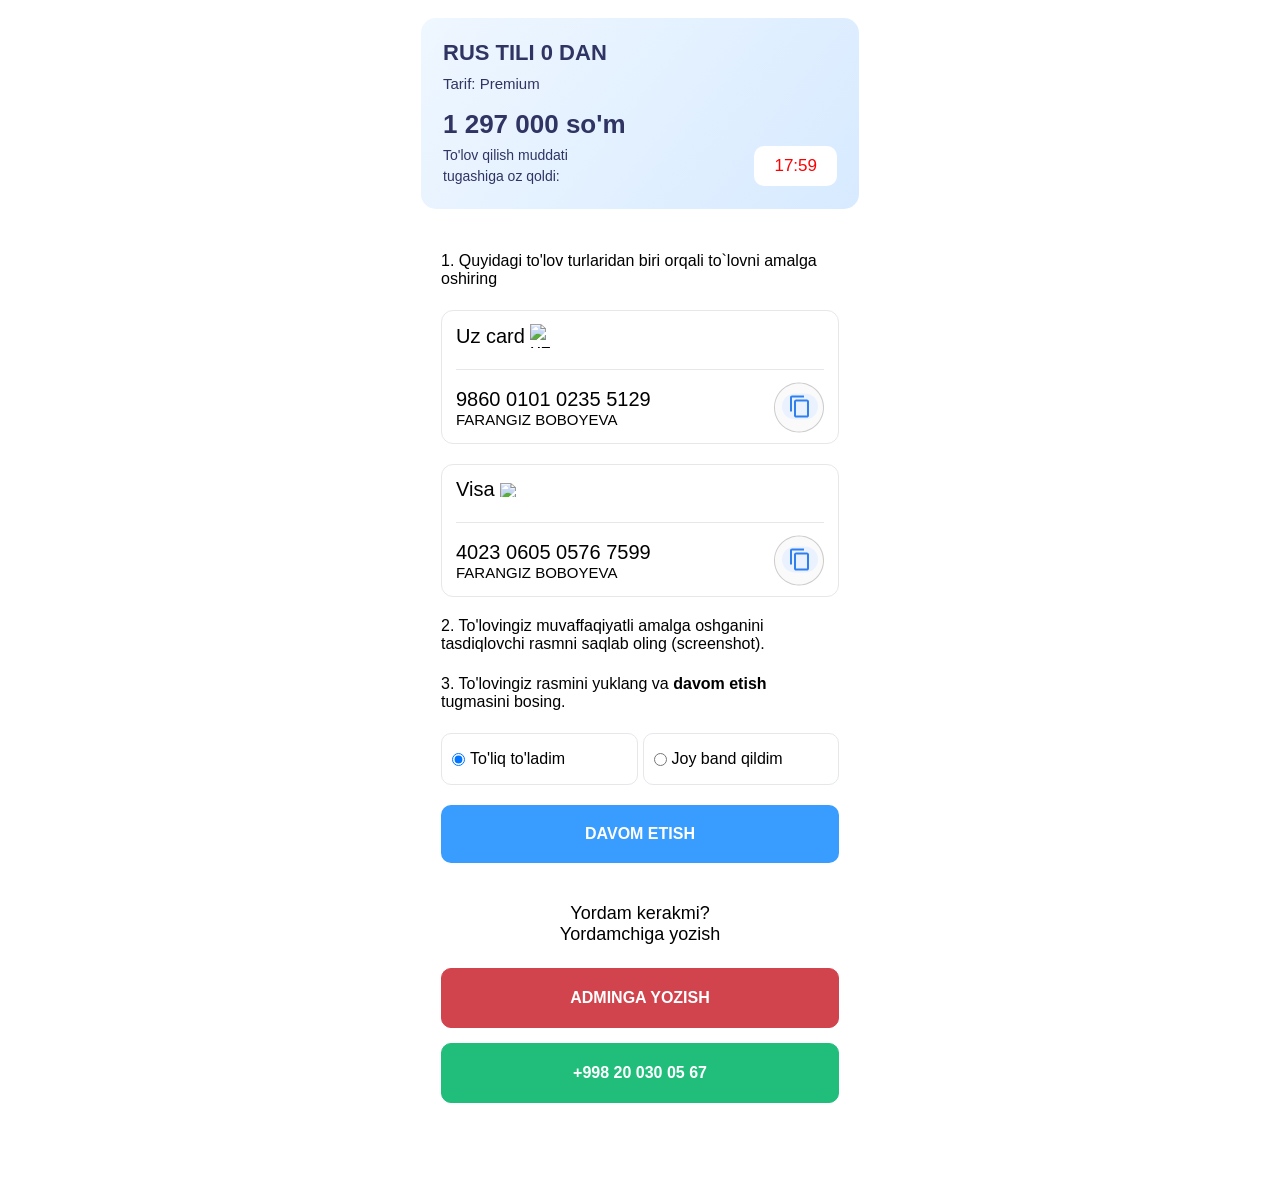
==== pay.html @ eab6bef8 "fixes" ====
<!DOCTYPE html>
<html lang="en"><head>
    <meta charset="UTF-8">
    <meta name="viewport" content="width=device-width,initial-scale=1">
    <title>To'lov Sahifasi</title>
    <style>
        * {margin: 0;padding: 0;box-sizing: border-box }body {font-family: MontserratNormal, sans-serif }.payment {padding: 18px 0 76px }.payment-container {max-width: 470px;margin: 0 auto;padding: 0 16px }.payment__header {background: linear-gradient(128.56deg, #eff7ff 0%, #d7eaff 100%);border-radius: 15px;padding: 22px;margin-bottom: 21px }.payment__title {font-family: MontserratBold, sans-serif;color: #2f3463;font-size: 22px;font-weight: 700;margin-bottom: 9px;text-transform: uppercase }.payment__tariff {font-family: MontserratNormal, sans-serif;font-weight: 400;font-size: 15px;color: #2f3463;margin-bottom: 17px;text-transform: capitalize }.payment__price {font-family: MontserratBold, sans-serif;font-weight: 700;font-size: 26px;color: #2f3463;margin-bottom: 5px }.payment__timer {display: flex;align-items: center;justify-content: space-between }.payment__time {font-family: MontserratNormal, sans-serif;padding: 10px 20px;font-size: 17px;color: #ff0000;background: #fff;border-radius: 10px }.payment__timer-label {max-width: 151px;font-family: MontserratMedium, sans-serif;font-size: 14px;color: #2f3463;line-height: 1.5 }.payment__instruction {padding: 22px 20px 0;border-radius: 20px;margin-bottom: 20px }.payment__step {font-family: MontserratMedium, sans-serif;font-size: 16px;font-weight: 500;color: #000;margin-bottom: 22px }.payment__card {border: 1px solid #e5e7eb;border-radius: 12px;margin-bottom: 20px;padding: 13px 14px 10px;display: flex;flex-direction: column }.payment__card-bottom {display: flex;align-items: center;justify-content: space-between }.payment__card-right {display: flex;flex-direction: column;align-items: center;max-width: 91px;font-size: 12px;color: #8a8a8a;cursor: pointer;border: none;gap: 2px;background: 0 0 }.payment__card-header {padding-bottom: 11px;border-bottom: 1px solid #e5e7eb;margin-bottom: 12px }.payment__card-type {font-family: MontserratMedium, sans-serif;font-size: 20px;font-weight: 500;display: flex;align-items: center;gap: 5px }.uzcard {width: 20px;height: 24px }.visa {width: 47px;height: 14px }.humo {width: 50px }.payment__card-amount {font-family: MontserratNormal, sans-serif;color: #000;font-weight: 700;font-size: 16px }.payment__card-number {font-family: MontserratMedium, sans-serif;color: #000;font-size: 20px }.payment__card-name {font-family: MontserratMedium, sans-serif;font-size: 15px }.radioRow {display: grid;grid-template-columns: 1fr 1fr;align-items: center;gap: 5px;margin-bottom: 20px }.radioBox {display: flex;align-items: center;gap: 5px;padding: 16px 10px;border: 1px solid #e5e7eb;border-radius: 10px;font-family: MontserratNormal, sans-serif;font-size: 16px;font-weight: 400 }.uploadCheck {padding: 20px 16px;display: flex;align-items: center;gap: 10px;font-family: MontserratNormal, sans-serif;font-size: 14px;font-weight: 400;border: 2px dashed #e5e7eb;border-radius: 10px;margin-bottom: 20px;cursor: pointer }.payment__btn {display: flex;justify-content: center;padding: 20px;width: 100%;background: #399cff;border-radius: 10px;font-family: MontserratSemiBold, sans-serif;font-weight: 600;color: #fff;text-decoration: none;transition: all .3s;text-transform: uppercase;border: none;cursor:pointer }.payment__help {border-radius: 20px;padding: 20px }.payment__help-text {font-size: 18px;font-family: MontserratNormal, sans-serif;max-width: 256px;text-align: center;margin: 0 auto 23px }.payment__btn--admin {background: #d1444e;border: 1px solid #d1444e }@media (max-width:480px) {.payment__title {font-size: 17px }.payment__header {background: #d8ebff }.payment__card-number {font-size: 16px }.payment__card-amount {font-size: 18px }.payment__card-type {font-size: 17px }.payment__card-name {font-size: 14px }}
    </style>
    <link rel="stylesheet" href="https://isroil-ai.vercel.app/pay/css/main.css" media="all" onload="this.media='all'">
</head>

<body>
    <div class="payment">
        <div class="payment-container">
            <div class="payment__header">
                <h2 class="payment__title">Rus tili 0 dan</h2>
                <div class="payment__tariff">Tarif: Premium</div>
                <div class="payment__price pricesAll">1&nbsp;297&nbsp;000 so'm</div>
                <div class="payment__timer"><span class="payment__timer-label">To'lov qilish muddati tugashiga oz
                        qoldi:</span><span class="payment__time" id="timer">17:55</span></div>
            </div>
            <div class="payment__instruction">
                <p class="payment__step">1. Quyidagi to'lov turlaridan biri orqali to`lovni amalga oshiring</p>

                <div class="payment__card payment__card--uzcard">
                    <div class="payment__card-header">
                        <div style="display: flex;align-items: center;justify-content: space-between;margin-bottom: 10px;">
                            <span class="payment__card-type">Uz card<img src="https://isroil-ai.vercel.app/pay/images/uzcard.webp" alt="uzcard" width="30" class="uzcard"></span>
                        </div>
                    </div>
                    <div class="payment__card-bottom">
                        <div class="payment__card-left">
                            <div class="payment__card-number">9860 0101 0235 5129</div>
                            <div class="payment__card-name">FARANGIZ BOBOYEVA</div>
                        </div>
                        <button class="payment__card-right copy">
                            <svg width="50" height="51" viewBox="0 0 50 51" fill="none" xmlns="http://www.w3.org/2000/svg">
                                <mask id="path-1-inside-1_21_546" fill="white">
                                    <path d="M0 25.5C0 11.6929 11.1929 0.5 25 0.5V0.5C38.8071 0.5 50 11.6929 50 25.5V25.5C50 39.3071 38.8071 50.5 25 50.5V50.5C11.1929 50.5 0 39.3071 0 25.5V25.5Z"></path>
                                </mask>
                                <path d="M0 25.5C0 11.6929 11.1929 0.5 25 0.5V0.5C38.8071 0.5 50 11.6929 50 25.5V25.5C50 39.3071 38.8071 50.5 25 50.5V50.5C11.1929 50.5 0 39.3071 0 25.5V25.5Z" fill="#FAFAFA"></path>
                                <path d="M25 50.5V49.5C11.7452 49.5 1 38.7548 1 25.5H0H-1C-1 39.8594 10.6406 51.5 25 51.5V50.5ZM50 25.5H49C49 38.7548 38.2548 49.5 25 49.5V50.5V51.5C39.3594 51.5 51 39.8594 51 25.5H50ZM25 0.5V1.5C38.2548 1.5 49 12.2452 49 25.5H50H51C51 11.1406 39.3594 -0.5 25 -0.5V0.5ZM25 0.5V-0.5C10.6406 -0.5 -1 11.1406 -1 25.5H0H1C1 12.2452 11.7452 1.5 25 1.5V0.5Z" fill="#CCCCCC" mask="url(#path-1-inside-1_21_546)"></path>
                                <rect x="8" y="11.5" width="36" height="26" rx="13" fill="#EBF2FF"></rect>
                                <path d="M32.9844 33.5V19.4844H22.0156V33.5H32.9844ZM32.9844 17.5156C33.5156 17.5156 33.9844 17.7188 34.3906 18.125C34.7969 18.5 35 18.9531 35 19.4844V33.5C35 34.0312 34.7969 34.5 34.3906 34.9062C33.9844 35.3125 33.5156 35.5156 32.9844 35.5156H22.0156C21.4844 35.5156 21.0156 35.3125 20.6094 34.9062C20.2031 34.5 20 34.0312 20 33.5V19.4844C20 18.9531 20.2031 18.5 20.6094 18.125C21.0156 17.7188 21.4844 17.5156 22.0156 17.5156H32.9844ZM29.9844 13.4844V15.5H17.9844V29.5156H16.0156V15.5C16.0156 14.9688 16.2031 14.5 16.5781 14.0938C16.9844 13.6875 17.4531 13.4844 17.9844 13.4844H29.9844Z" fill="#2F80EC"></path>
                            </svg>
                        </button>
                    </div>
                </div>

                <div class="payment__card payment__card--uzcard">
                    <div class="payment__card-header">
                        <div style="display: flex;align-items: center;justify-content: space-between;margin-bottom: 10px;">
                            <span class="payment__card-type">Visa<img src="https://isroil-ai.vercel.app/pay/images/visa.webp" alt="visa" class="visa"></span><span class="payment__card-amount priceUSD"></span>
                        </div>
                    </div>
                    <div class="payment__card-bottom">
                        <div class="payment__card-left">
                            <div class="payment__card-number">4023 0605 0576 7599</div>
                            <div class="payment__card-name">FARANGIZ BOBOYEVA</div>
                        </div>
                        <button class="payment__card-right copy">
                            <svg width="50" height="51" viewBox="0 0 50 51" fill="none" xmlns="http://www.w3.org/2000/svg">
                                <mask id="path-2-inside-2" fill="white">
                                    <path d="M0 25.5C0 11.6929 11.1929 0.5 25 0.5V0.5C38.8071 0.5 50 11.6929 50 25.5V25.5C50 39.3071 38.8071 50.5 25 50.5V50.5C11.1929 50.5 0 39.3071 0 25.5V25.5Z"></path>
                                </mask>
                                <path d="M0 25.5C0 11.6929 11.1929 0.5 25 0.5V0.5C38.8071 0.5 50 11.6929 50 25.5V25.5C50 39.3071 38.8071 50.5 25 50.5V50.5C11.1929 50.5 0 39.3071 0 25.5V25.5Z" fill="#FAFAFA"></path>
                                <path d="M25 50.5V49.5C11.7452 49.5 1 38.7548 1 25.5H0H-1C-1 39.8594 10.6406 51.5 25 51.5V50.5ZM50 25.5H49C49 38.7548 38.2548 49.5 25 49.5V50.5V51.5C39.3594 51.5 51 39.8594 51 25.5H50ZM25 0.5V1.5C38.2548 1.5 49 12.2452 49 25.5H50H51C51 11.1406 39.3594 -0.5 25 -0.5V0.5ZM25 0.5V-0.5C10.6406 -0.5 -1 11.1406 -1 25.5H0H1C1 12.2452 11.7452 1.5 25 1.5V0.5Z" fill="#CCCCCC" mask="url(#path-2-inside-2)"></path>
                                <rect x="8" y="11.5" width="36" height="26" rx="13" fill="#EBF2FF"></rect>
                                <path d="M32.9844 33.5V19.4844H22.0156V33.5H32.9844ZM32.9844 17.5156C33.5156 17.5156 33.9844 17.7188 34.3906 18.125C34.7969 18.5 35 18.9531 35 19.4844V33.5C35 34.0312 34.7969 34.5 34.3906 34.9062C33.9844 35.3125 33.5156 35.5156 32.9844 35.5156H22.0156C21.4844 35.5156 21.0156 35.3125 20.6094 34.9062C20.2031 34.5 20 34.0312 20 33.5V19.4844C20 18.9531 20.2031 18.5 20.6094 18.125C21.0156 17.7188 21.4844 17.5156 22.0156 17.5156H32.9844ZM29.9844 13.4844V15.5H17.9844V29.5156H16.0156V15.5C16.0156 14.9688 16.2031 14.5 16.5781 14.0938C16.9844 13.6875 17.4531 13.4844 17.9844 13.4844H29.9844Z" fill="#2F80EC"></path>
                            </svg>
                        </button>
                    </div>
                </div>

                <p class="payment__step">2. To'lovingiz muvaffaqiyatli amalga oshganini tasdiqlovchi rasmni saqlab oling (screenshot).</p>
                <p class="payment__step">3. To'lovingiz rasmini yuklang va <b>davom etish</b> tugmasini bosing.</p>
                <div class="radioRow">
                    <label class="radioBox"><input type="radio" name="status" value="To'liq to'ladim" checked> To'liq to'ladim</label>
                    <label class="radioBox"><input type="radio" name="status" value="Joy band qildim"> Joy band qildim</label>
                </div>
                <a href="https://t.me/Farangiz_rustili" class="payment__btn" style="margin-bottom:20px;">Davom etish</a>
            </div>
            <div class="payment__help">
                <p class="payment__help-text">Yordam kerakmi? <br>
                    Yordamchiga yozish</p>
                <a href="https://t.me/Farangiz_rustili" class="payment__btn payment__btn--admin">Adminga
                    yozish</a>
                <a href="tel:+998200300567" style="background-color: #21BE7B;border-color: #21BE7B; margin-top: 15px; display: flex;" class="payment__btn payment__btn--admin">+998 20 030 05 67</a>
            </div>
        </div>
    </div>
    <script>
/***********************
 * FULL JS — Payment page
 ***********************/

const $ = (sel) => document.querySelector(sel);
const $$ = (sel) => document.querySelectorAll(sel);

const formatUZS = (n) =>
  new Intl.NumberFormat("ru-RU").format(Number(n || 0)).replace(/,/g, " ") +
  " so'm";

const formatUSD = (n) => `$${Number(n || 0).toFixed(2)}`;

function safeJSONParse(str, fallback = {}) {
  try {
    return JSON.parse(str || "") ?? fallback;
  } catch {
    return fallback;
  }
}

/***********************
 * Tarif / narxlar
 ***********************/
const localData = safeJSONParse(localStorage.getItem("formData"), {});

const TARIFFS = {
  standart: { label: "Standart", uzs: 1_097_000 },
  premium: { label: "Premium", uzs: 1_297_000 },
};

const typeKey = String(localData.type || "premium").trim().toLowerCase();
const selectedTariff = TARIFFS[typeKey] ?? TARIFFS.premium;

const paymentTariffEl = $(".payment__tariff");
const pricesAllEls = $$(".pricesAll");
const priceUSDEl = $(".priceUSD");

if (paymentTariffEl)
  paymentTariffEl.innerHTML = `Tarif: ${selectedTariff.label}`;
pricesAllEls.forEach((el) => (el.innerHTML = formatUZS(selectedTariff.uzs)));

(async () => {
  const rate = await getUZSToUSDRate();
  if (!rate) return;
  const usd = selectedTariff.uzs * rate;
  if (priceUSDEl) priceUSDEl.innerHTML = formatUSD(usd);
})();

async function getUZSToUSDRate() {
  const CACHE_KEY = "uzs_usd_rate_cache_v1";
  const TTL_MS = 30 * 60 * 1000;
  try {
    const cached = sessionStorage.getItem(CACHE_KEY);
    if (cached) {
      const { rate, ts } = safeJSONParse(cached, {});
      if (rate && ts && Date.now() - ts < TTL_MS) return rate;
    }
    const res = await fetch(
      "https://v6.exchangerate-api.com/v6/d724f66af3d5a151bdcd1d40/latest/UZS",
    );
    const data = await res.json();
    const rate = data?.conversion_rates?.USD;
    if (!rate) return null;
    sessionStorage.setItem(CACHE_KEY, JSON.stringify({ rate, ts: Date.now() }));
    return rate;
  } catch (e) {
    console.error("Valyuta kursini olishda xatolik:", e);
    return null;
  }
}

/***********************
 * Upload UI
 ***********************/
const fileInput = document.getElementById("chek");
const uploadLabel = document.querySelector(".uploadCheck");
const originalUploadHTML = uploadLabel?.innerHTML || "";

function resetUploadLabel() {
  if (!uploadLabel) return;
  uploadLabel.innerHTML = originalUploadHTML;
}

function setUploadFileName(name) {
  if (!uploadLabel) return;
  uploadLabel.innerHTML = `
  <svg width="54px" height="54px" viewBox="0 0 24 24" fill="none" xmlns="http://www.w3.org/2000/svg">
  <path d="M8.5 12.5L10.5 14.5L15.5 9.5" stroke="#1C274C" stroke-width="1.5" stroke-linecap="round" stroke-linejoin="round"/>
  <path d="M7 3.33782C8.47087 2.48697 10.1786 2 12 2C17.5228 2 22 6.47715 22 12C22 17.5228 17.5228 22 12 22C6.47715 22 2 17.5228 2 12C2 10.1786 2.48697 8.47087 3.33782 7" stroke="#1C274C" stroke-width="1.5" stroke-linecap="round"/>
  </svg>
    ${name}
  `;
}

if (fileInput) {
  fileInput.addEventListener("change", function () {
    const file = this.files?.[0];
    if (!file) { resetUploadLabel(); return; }
    const maxSize = 10 * 1024 * 1024;
    if (file.size > maxSize) {
      alert("Fayl hajmi 10MB dan kichik bo'lishi kerak");
      this.value = "";
      resetUploadLabel();
      return;
    }
    const allowedTypes = ["image/png", "image/jpeg", "application/pdf"];
    if (!allowedTypes.includes(file.type)) {
      alert("Faqat PNG, JPG yoki PDF fayllarni yuklash mumkin");
      this.value = "";
      resetUploadLabel();
      return;
    }
    setUploadFileName(file.name);
  });
}

/***********************
 * Submit form
 ***********************/
const paymentForm = document.getElementById("paymentForm");

if (paymentForm) {
  paymentForm.addEventListener("submit", async function (event) {
    event.preventDefault();
    const submitButton = this.querySelector(".payment__btn");
    if (submitButton) {
      submitButton.disabled = true;
      submitButton.textContent = "Yuborilmoqda...";
    }
    try {
      const localData = safeJSONParse(localStorage.getItem("formData"), {});
      if (!localData.name || !localData.phone_number) {
        alert("Ism yoki telefon raqami topilmadi. Iltimos, formani to'ldiring.");
        if (submitButton) { submitButton.disabled = false; submitButton.textContent = "Davom etish"; }
        return;
      }
      const form = new FormData(this);
      const file = form.get("chek");
      if (!file || !file.size) {
        alert("Chek rasmini yuklang");
        if (submitButton) { submitButton.disabled = false; submitButton.textContent = "Davom etish"; }
        return;
      }
      const maxSize = 10 * 1024 * 1024;
      if (file.size > maxSize) {
        alert("Fayl hajmi 10MB dan kichik bo'lishi kerak");
        if (submitButton) { submitButton.disabled = false; submitButton.textContent = "Davom etish"; }
        return;
      }
      // Save to localStorage
      const updatedLocalData = {
        ...localData,
        file_name: file.name,
        last_submitted: new Date().toISOString(),
      };
      localStorage.setItem("formData", JSON.stringify(updatedLocalData));

      this.reset();
      resetUploadLabel();
      if (submitButton) { submitButton.disabled = false; submitButton.textContent = "Davom etish"; }
      window.location.href = "./thankYou.html";
    } catch (err) {
      console.error("Submit error:", err);
      alert(`Xato yuz berdi: ${err?.message || err}. Iltimos, keyinroq qayta urinib ko'ring.`);
      if (submitButton) { submitButton.disabled = false; submitButton.textContent = "Davom etish"; }
    }
  });
}

/***********************
 * Timer (20:00)
 ***********************/
let timerElement = document.getElementById("timer");
let minutes = 18;
let seconds = 0;

function updateTimer() {
  if (!timerElement) return;
  if (seconds === 0) {
    if (minutes === 0) { clearInterval(timerInterval); timerElement.innerText = "00:00"; return; }
    minutes--;
    seconds = 59;
  } else {
    seconds--;
  }
  const minStr = minutes < 10 ? "0" + minutes : String(minutes);
  const secStr = seconds < 10 ? "0" + seconds : String(seconds);
  timerElement.innerText = `${minStr}:${secStr}`;
}

let timerInterval = setInterval(updateTimer, 1000);

/***********************
 * Copy card number
 ***********************/
$$(".copy").forEach((btn) => {
  const originalSVG = btn.innerHTML;
  const tickSVG = `
    <svg xmlns="http://www.w3.org/2000/svg" fill="none" viewBox="0 0 24 24" stroke-width="1.5" stroke="#2F80EC" class="size-8">
      <path stroke-linecap="round" stroke-linejoin="round" d="M9 12.75 11.25 15 15 9.75M21 12a9 9 0 1 1-18 0 9 9 0 0 1 18 0Z" />
    </svg>
  `;
  btn.addEventListener("click", async () => {
    try {
      const cardNumber = btn.closest(".payment__card")?.querySelector(".payment__card-number")?.textContent?.trim();
      if (!cardNumber) { alert("Karta raqami topilmadi"); return; }
      await navigator.clipboard.writeText(cardNumber);
      btn.innerHTML = tickSVG;
      setTimeout(() => (btn.innerHTML = originalSVG), 1500);
    } catch (err) {
      alert("Nusxalashda xatolik yuz berdi!");
      console.error(err);
    }
  });
});
    </script>
</body></html>
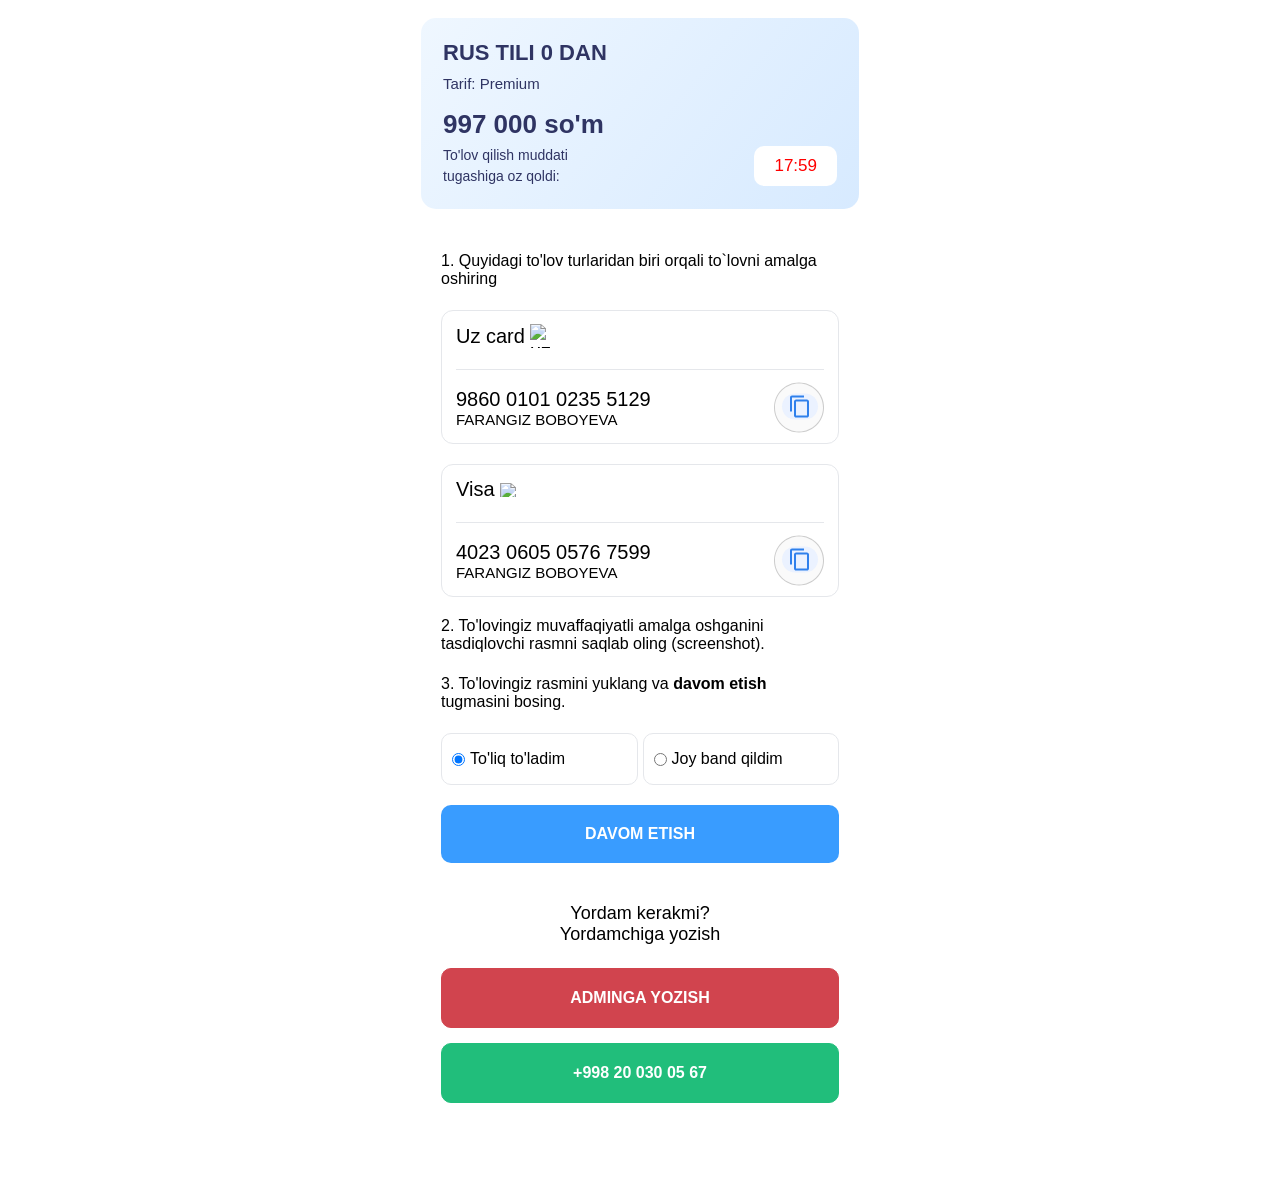
==== commit f02fc124: "prices" ====
--- a/pay.html
+++ b/pay.html
@@ -15,7 +15,7 @@
             <div class="payment__header">
                 <h2 class="payment__title">Rus tili 0 dan</h2>
                 <div class="payment__tariff">Tarif: Premium</div>
-                <div class="payment__price pricesAll">1&nbsp;297&nbsp;000 so'm</div>
+                <div class="payment__price pricesAll">997&nbsp;000 so'm</div>
                 <div class="payment__timer"><span class="payment__timer-label">To'lov qilish muddati tugashiga oz
                         qoldi:</span><span class="payment__time" id="timer">17:55</span></div>
             </div>
@@ -117,8 +117,8 @@
 const localData = safeJSONParse(localStorage.getItem("formData"), {});
 
 const TARIFFS = {
-  standart: { label: "Standart", uzs: 1_097_000 },
-  premium: { label: "Premium", uzs: 1_297_000 },
+  standart: { label: "Standart", uzs: 897_000 },
+  premium: { label: "Premium", uzs: 997_000 },
 };
 
 const typeKey = String(localData.type || "premium").trim().toLowerCase();
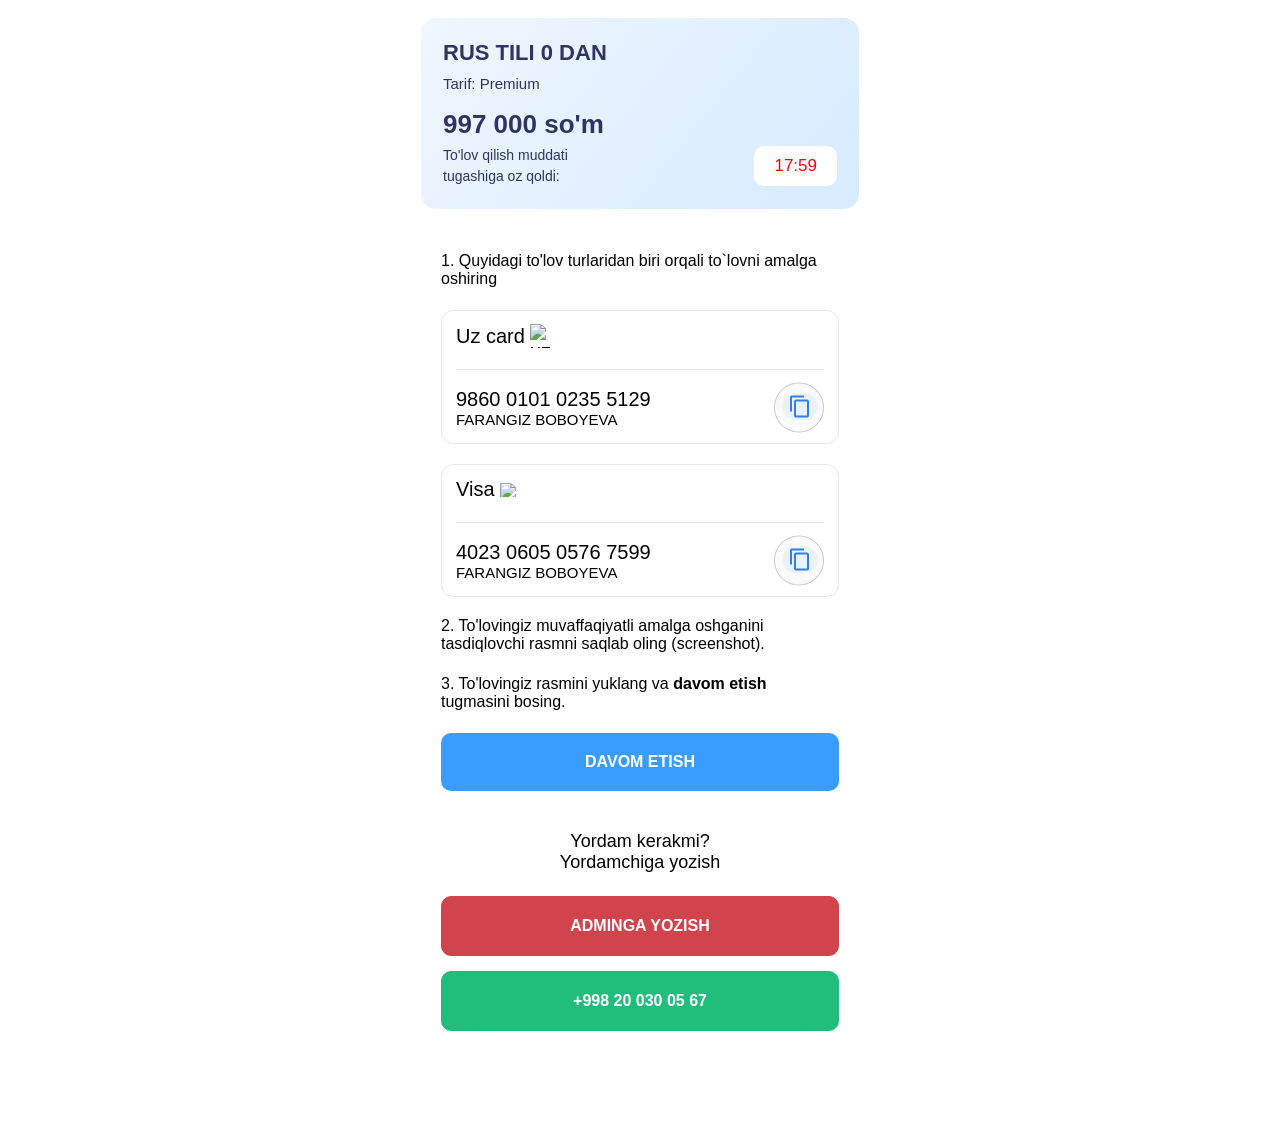
==== commit bdc3a9c0: "ok" ====
--- a/pay.html
+++ b/pay.html
@@ -74,16 +74,13 @@
 
                 <p class="payment__step">2. To'lovingiz muvaffaqiyatli amalga oshganini tasdiqlovchi rasmni saqlab oling (screenshot).</p>
                 <p class="payment__step">3. To'lovingiz rasmini yuklang va <b>davom etish</b> tugmasini bosing.</p>
-                <div class="radioRow">
-                    <label class="radioBox"><input type="radio" name="status" value="To'liq to'ladim" checked> To'liq to'ladim</label>
-                    <label class="radioBox"><input type="radio" name="status" value="Joy band qildim"> Joy band qildim</label>
-                </div>
-                <a href="https://t.me/Farangiz_rustili" class="payment__btn" style="margin-bottom:20px;">Davom etish</a>
+
+                <a href="https://t.me/Farangiz_rustili?text=Jonli%20efirda%20qatnashdim%2C%20kursga%20to%E2%80%99lov%20qilmoqchiman%21" class="payment__btn" style="margin-bottom:20px;">Davom etish</a>
             </div>
             <div class="payment__help">
                 <p class="payment__help-text">Yordam kerakmi? <br>
                     Yordamchiga yozish</p>
-                <a href="https://t.me/Farangiz_rustili" class="payment__btn payment__btn--admin">Adminga
+                <a href="https://t.me/Farangiz_rustili?text=Jonli%20efirda%20qatnashdim%2C%20kursga%20to%E2%80%99lov%20qilmoqchiman%21" class="payment__btn payment__btn--admin">Adminga
                     yozish</a>
                 <a href="tel:+998200300567" style="background-color: #21BE7B;border-color: #21BE7B; margin-top: 15px; display: flex;" class="payment__btn payment__btn--admin">+998 20 030 05 67</a>
             </div>
@@ -101,7 +98,7 @@
   new Intl.NumberFormat("ru-RU").format(Number(n || 0)).replace(/,/g, " ") +
   " so'm";
 
-const formatUSD = (n) => `$${Number(n || 0).toFixed(2)}`;
+const formatUSD = (n) => `$${Math.round(Number(n || 0))}`;
 
 function safeJSONParse(str, fallback = {}) {
   try {
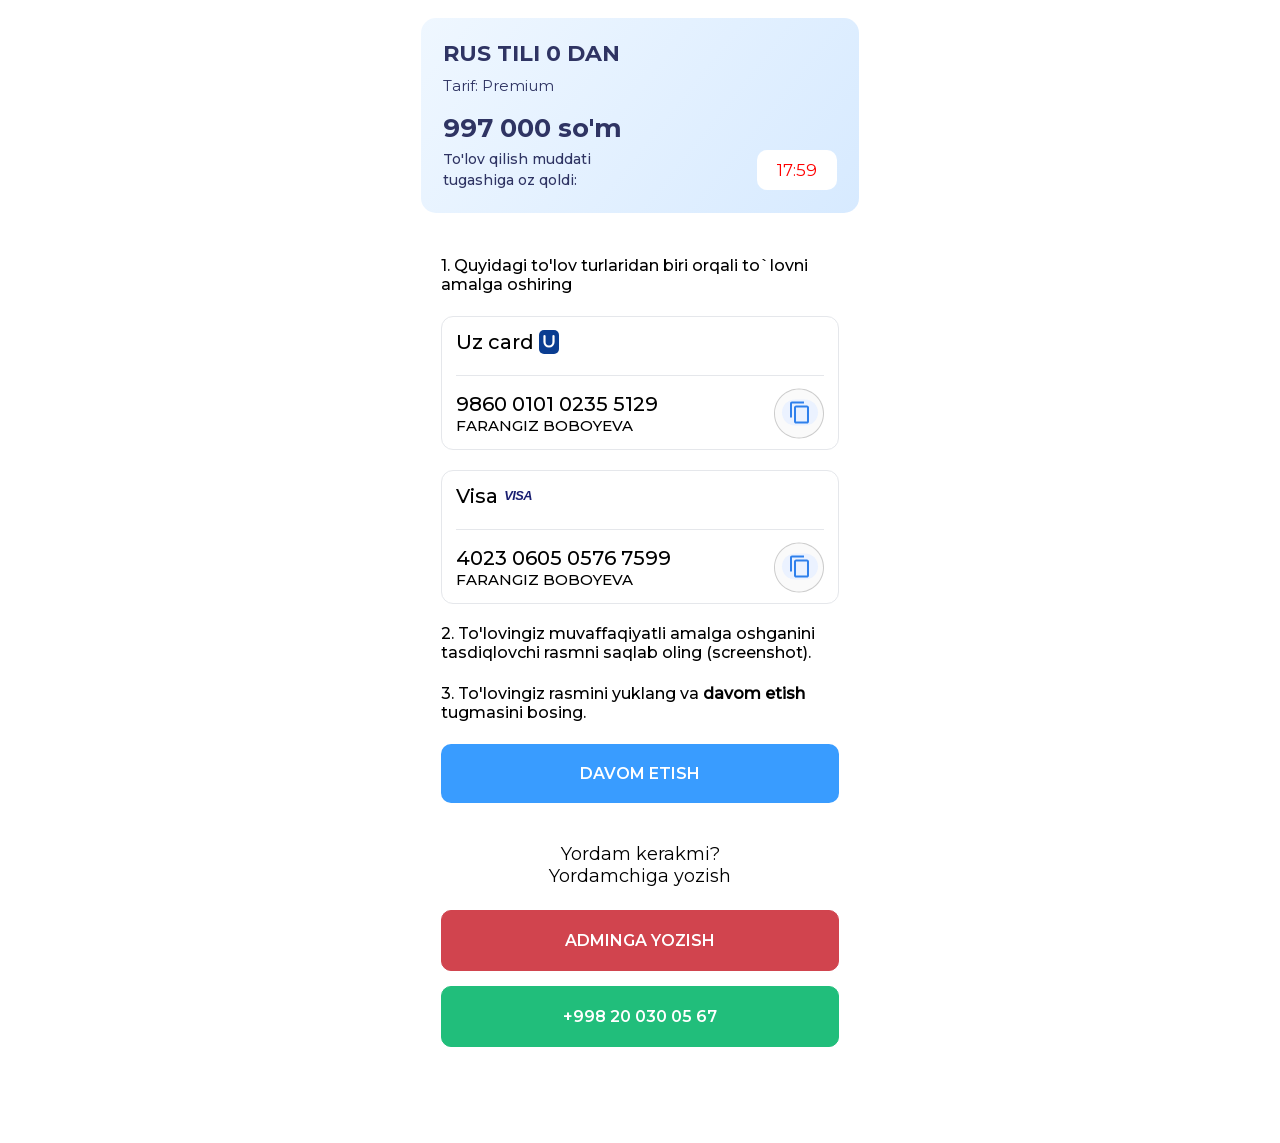
==== commit e67ee50a: "theme" ====
--- a/pay.html
+++ b/pay.html
@@ -6,7 +6,7 @@
     <style>
         * {margin: 0;padding: 0;box-sizing: border-box }body {font-family: MontserratNormal, sans-serif }.payment {padding: 18px 0 76px }.payment-container {max-width: 470px;margin: 0 auto;padding: 0 16px }.payment__header {background: linear-gradient(128.56deg, #eff7ff 0%, #d7eaff 100%);border-radius: 15px;padding: 22px;margin-bottom: 21px }.payment__title {font-family: MontserratBold, sans-serif;color: #2f3463;font-size: 22px;font-weight: 700;margin-bottom: 9px;text-transform: uppercase }.payment__tariff {font-family: MontserratNormal, sans-serif;font-weight: 400;font-size: 15px;color: #2f3463;margin-bottom: 17px;text-transform: capitalize }.payment__price {font-family: MontserratBold, sans-serif;font-weight: 700;font-size: 26px;color: #2f3463;margin-bottom: 5px }.payment__timer {display: flex;align-items: center;justify-content: space-between }.payment__time {font-family: MontserratNormal, sans-serif;padding: 10px 20px;font-size: 17px;color: #ff0000;background: #fff;border-radius: 10px }.payment__timer-label {max-width: 151px;font-family: MontserratMedium, sans-serif;font-size: 14px;color: #2f3463;line-height: 1.5 }.payment__instruction {padding: 22px 20px 0;border-radius: 20px;margin-bottom: 20px }.payment__step {font-family: MontserratMedium, sans-serif;font-size: 16px;font-weight: 500;color: #000;margin-bottom: 22px }.payment__card {border: 1px solid #e5e7eb;border-radius: 12px;margin-bottom: 20px;padding: 13px 14px 10px;display: flex;flex-direction: column }.payment__card-bottom {display: flex;align-items: center;justify-content: space-between }.payment__card-right {display: flex;flex-direction: column;align-items: center;max-width: 91px;font-size: 12px;color: #8a8a8a;cursor: pointer;border: none;gap: 2px;background: 0 0 }.payment__card-header {padding-bottom: 11px;border-bottom: 1px solid #e5e7eb;margin-bottom: 12px }.payment__card-type {font-family: MontserratMedium, sans-serif;font-size: 20px;font-weight: 500;display: flex;align-items: center;gap: 5px }.uzcard {width: 20px;height: 24px }.visa {width: 47px;height: 14px }.humo {width: 50px }.payment__card-amount {font-family: MontserratNormal, sans-serif;color: #000;font-weight: 700;font-size: 16px }.payment__card-number {font-family: MontserratMedium, sans-serif;color: #000;font-size: 20px }.payment__card-name {font-family: MontserratMedium, sans-serif;font-size: 15px }.radioRow {display: grid;grid-template-columns: 1fr 1fr;align-items: center;gap: 5px;margin-bottom: 20px }.radioBox {display: flex;align-items: center;gap: 5px;padding: 16px 10px;border: 1px solid #e5e7eb;border-radius: 10px;font-family: MontserratNormal, sans-serif;font-size: 16px;font-weight: 400 }.uploadCheck {padding: 20px 16px;display: flex;align-items: center;gap: 10px;font-family: MontserratNormal, sans-serif;font-size: 14px;font-weight: 400;border: 2px dashed #e5e7eb;border-radius: 10px;margin-bottom: 20px;cursor: pointer }.payment__btn {display: flex;justify-content: center;padding: 20px;width: 100%;background: #399cff;border-radius: 10px;font-family: MontserratSemiBold, sans-serif;font-weight: 600;color: #fff;text-decoration: none;transition: all .3s;text-transform: uppercase;border: none;cursor:pointer }.payment__help {border-radius: 20px;padding: 20px }.payment__help-text {font-size: 18px;font-family: MontserratNormal, sans-serif;max-width: 256px;text-align: center;margin: 0 auto 23px }.payment__btn--admin {background: #d1444e;border: 1px solid #d1444e }@media (max-width:480px) {.payment__title {font-size: 17px }.payment__header {background: #d8ebff }.payment__card-number {font-size: 16px }.payment__card-amount {font-size: 18px }.payment__card-type {font-size: 17px }.payment__card-name {font-size: 14px }}
     </style>
-    <link rel="stylesheet" href="https://isroil-ai.vercel.app/pay/css/main.css" media="all" onload="this.media='all'">
+    <link rel="stylesheet" href="fonts.css">
 </head>
 
 <body>
@@ -25,7 +25,7 @@
                 <div class="payment__card payment__card--uzcard">
                     <div class="payment__card-header">
                         <div style="display: flex;align-items: center;justify-content: space-between;margin-bottom: 10px;">
-                            <span class="payment__card-type">Uz card<img src="https://isroil-ai.vercel.app/pay/images/uzcard.webp" alt="uzcard" width="30" class="uzcard"></span>
+                            <span class="payment__card-type">Uz card<svg class="uzcard" viewBox="0 0 20 24" fill="none" xmlns="http://www.w3.org/2000/svg" role="img" aria-label="Uzcard"><rect width="20" height="24" rx="5" fill="#0a3d91"></rect><path d="M5.5 6v6a4.5 4.5 0 0 0 9 0V6" fill="none" stroke="#fff" stroke-width="2.2" stroke-linecap="round"></path></svg></span>
                         </div>
                     </div>
                     <div class="payment__card-bottom">
@@ -50,7 +50,7 @@
                 <div class="payment__card payment__card--uzcard">
                     <div class="payment__card-header">
                         <div style="display: flex;align-items: center;justify-content: space-between;margin-bottom: 10px;">
-                            <span class="payment__card-type">Visa<img src="https://isroil-ai.vercel.app/pay/images/visa.webp" alt="visa" class="visa"></span><span class="payment__card-amount priceUSD"></span>
+                            <span class="payment__card-type">Visa<svg class="visa" viewBox="0 0 80 24" xmlns="http://www.w3.org/2000/svg" role="img" aria-label="Visa"><text x="2" y="19" font-family="Arial, Helvetica, sans-serif" font-size="22" font-style="italic" font-weight="700" letter-spacing="-1" fill="#1A1F71">VISA</text></svg></span><span class="payment__card-amount priceUSD"></span>
                         </div>
                     </div>
                     <div class="payment__card-bottom">
@@ -160,104 +160,6 @@
 }
 
 /***********************
- * Upload UI
- ***********************/
-const fileInput = document.getElementById("chek");
-const uploadLabel = document.querySelector(".uploadCheck");
-const originalUploadHTML = uploadLabel?.innerHTML || "";
-
-function resetUploadLabel() {
-  if (!uploadLabel) return;
-  uploadLabel.innerHTML = originalUploadHTML;
-}
-
-function setUploadFileName(name) {
-  if (!uploadLabel) return;
-  uploadLabel.innerHTML = `
-  <svg width="54px" height="54px" viewBox="0 0 24 24" fill="none" xmlns="http://www.w3.org/2000/svg">
-  <path d="M8.5 12.5L10.5 14.5L15.5 9.5" stroke="#1C274C" stroke-width="1.5" stroke-linecap="round" stroke-linejoin="round"/>
-  <path d="M7 3.33782C8.47087 2.48697 10.1786 2 12 2C17.5228 2 22 6.47715 22 12C22 17.5228 17.5228 22 12 22C6.47715 22 2 17.5228 2 12C2 10.1786 2.48697 8.47087 3.33782 7" stroke="#1C274C" stroke-width="1.5" stroke-linecap="round"/>
-  </svg>
-    ${name}
-  `;
-}
-
-if (fileInput) {
-  fileInput.addEventListener("change", function () {
-    const file = this.files?.[0];
-    if (!file) { resetUploadLabel(); return; }
-    const maxSize = 10 * 1024 * 1024;
-    if (file.size > maxSize) {
-      alert("Fayl hajmi 10MB dan kichik bo'lishi kerak");
-      this.value = "";
-      resetUploadLabel();
-      return;
-    }
-    const allowedTypes = ["image/png", "image/jpeg", "application/pdf"];
-    if (!allowedTypes.includes(file.type)) {
-      alert("Faqat PNG, JPG yoki PDF fayllarni yuklash mumkin");
-      this.value = "";
-      resetUploadLabel();
-      return;
-    }
-    setUploadFileName(file.name);
-  });
-}
-
-/***********************
- * Submit form
- ***********************/
-const paymentForm = document.getElementById("paymentForm");
-
-if (paymentForm) {
-  paymentForm.addEventListener("submit", async function (event) {
-    event.preventDefault();
-    const submitButton = this.querySelector(".payment__btn");
-    if (submitButton) {
-      submitButton.disabled = true;
-      submitButton.textContent = "Yuborilmoqda...";
-    }
-    try {
-      const localData = safeJSONParse(localStorage.getItem("formData"), {});
-      if (!localData.name || !localData.phone_number) {
-        alert("Ism yoki telefon raqami topilmadi. Iltimos, formani to'ldiring.");
-        if (submitButton) { submitButton.disabled = false; submitButton.textContent = "Davom etish"; }
-        return;
-      }
-      const form = new FormData(this);
-      const file = form.get("chek");
-      if (!file || !file.size) {
-        alert("Chek rasmini yuklang");
-        if (submitButton) { submitButton.disabled = false; submitButton.textContent = "Davom etish"; }
-        return;
-      }
-      const maxSize = 10 * 1024 * 1024;
-      if (file.size > maxSize) {
-        alert("Fayl hajmi 10MB dan kichik bo'lishi kerak");
-        if (submitButton) { submitButton.disabled = false; submitButton.textContent = "Davom etish"; }
-        return;
-      }
-      // Save to localStorage
-      const updatedLocalData = {
-        ...localData,
-        file_name: file.name,
-        last_submitted: new Date().toISOString(),
-      };
-      localStorage.setItem("formData", JSON.stringify(updatedLocalData));
-
-      this.reset();
-      resetUploadLabel();
-      if (submitButton) { submitButton.disabled = false; submitButton.textContent = "Davom etish"; }
-      window.location.href = "./thankYou.html";
-    } catch (err) {
-      console.error("Submit error:", err);
-      alert(`Xato yuz berdi: ${err?.message || err}. Iltimos, keyinroq qayta urinib ko'ring.`);
-      if (submitButton) { submitButton.disabled = false; submitButton.textContent = "Davom etish"; }
-    }
-  });
-}
-
-/***********************
  * Timer (20:00)
  ***********************/
 let timerElement = document.getElementById("timer");
--- a/fonts.css
+++ b/fonts.css
@@ -0,0 +1,74 @@
+/* Self-hosted Montserrat (variable woff2). Replaces the dead external
+   isroil-ai.vercel.app stylesheet that defined these @font-face names. */
+
+/* MontserratNormal — 400 */
+@font-face {
+  font-family: 'MontserratNormal';
+  font-style: normal;
+  font-weight: 400;
+  font-display: swap;
+  src: url('fonts/montserrat-latin.woff2') format('woff2');
+  unicode-range: U+0000-00FF, U+0131, U+0152-0153, U+02BB-02BC, U+02C6, U+02DA, U+02DC, U+0304, U+0308, U+0329, U+2000-206F, U+2074, U+20AC, U+2122, U+2191, U+2193, U+2212, U+2215, U+FEFF, U+FFFD;
+}
+@font-face {
+  font-family: 'MontserratNormal';
+  font-style: normal;
+  font-weight: 400;
+  font-display: swap;
+  src: url('fonts/montserrat-latin-ext.woff2') format('woff2');
+  unicode-range: U+0100-02AF, U+0304, U+0308, U+0329, U+1E00-1E9F, U+1EF2-1EFF, U+2020, U+20A0-20AB, U+20AD-20C0, U+2113, U+2C60-2C7F, U+A720-A7FF;
+}
+
+/* MontserratMedium — 500 */
+@font-face {
+  font-family: 'MontserratMedium';
+  font-style: normal;
+  font-weight: 500;
+  font-display: swap;
+  src: url('fonts/montserrat-latin.woff2') format('woff2');
+  unicode-range: U+0000-00FF, U+0131, U+0152-0153, U+02BB-02BC, U+02C6, U+02DA, U+02DC, U+0304, U+0308, U+0329, U+2000-206F, U+2074, U+20AC, U+2122, U+2191, U+2193, U+2212, U+2215, U+FEFF, U+FFFD;
+}
+@font-face {
+  font-family: 'MontserratMedium';
+  font-style: normal;
+  font-weight: 500;
+  font-display: swap;
+  src: url('fonts/montserrat-latin-ext.woff2') format('woff2');
+  unicode-range: U+0100-02AF, U+0304, U+0308, U+0329, U+1E00-1E9F, U+1EF2-1EFF, U+2020, U+20A0-20AB, U+20AD-20C0, U+2113, U+2C60-2C7F, U+A720-A7FF;
+}
+
+/* MontserratSemiBold — 600 */
+@font-face {
+  font-family: 'MontserratSemiBold';
+  font-style: normal;
+  font-weight: 600;
+  font-display: swap;
+  src: url('fonts/montserrat-latin.woff2') format('woff2');
+  unicode-range: U+0000-00FF, U+0131, U+0152-0153, U+02BB-02BC, U+02C6, U+02DA, U+02DC, U+0304, U+0308, U+0329, U+2000-206F, U+2074, U+20AC, U+2122, U+2191, U+2193, U+2212, U+2215, U+FEFF, U+FFFD;
+}
+@font-face {
+  font-family: 'MontserratSemiBold';
+  font-style: normal;
+  font-weight: 600;
+  font-display: swap;
+  src: url('fonts/montserrat-latin-ext.woff2') format('woff2');
+  unicode-range: U+0100-02AF, U+0304, U+0308, U+0329, U+1E00-1E9F, U+1EF2-1EFF, U+2020, U+20A0-20AB, U+20AD-20C0, U+2113, U+2C60-2C7F, U+A720-A7FF;
+}
+
+/* MontserratBold — 700 */
+@font-face {
+  font-family: 'MontserratBold';
+  font-style: normal;
+  font-weight: 700;
+  font-display: swap;
+  src: url('fonts/montserrat-latin.woff2') format('woff2');
+  unicode-range: U+0000-00FF, U+0131, U+0152-0153, U+02BB-02BC, U+02C6, U+02DA, U+02DC, U+0304, U+0308, U+0329, U+2000-206F, U+2074, U+20AC, U+2122, U+2191, U+2193, U+2212, U+2215, U+FEFF, U+FFFD;
+}
+@font-face {
+  font-family: 'MontserratBold';
+  font-style: normal;
+  font-weight: 700;
+  font-display: swap;
+  src: url('fonts/montserrat-latin-ext.woff2') format('woff2');
+  unicode-range: U+0100-02AF, U+0304, U+0308, U+0329, U+1E00-1E9F, U+1EF2-1EFF, U+2020, U+20A0-20AB, U+20AD-20C0, U+2113, U+2C60-2C7F, U+A720-A7FF;
+}
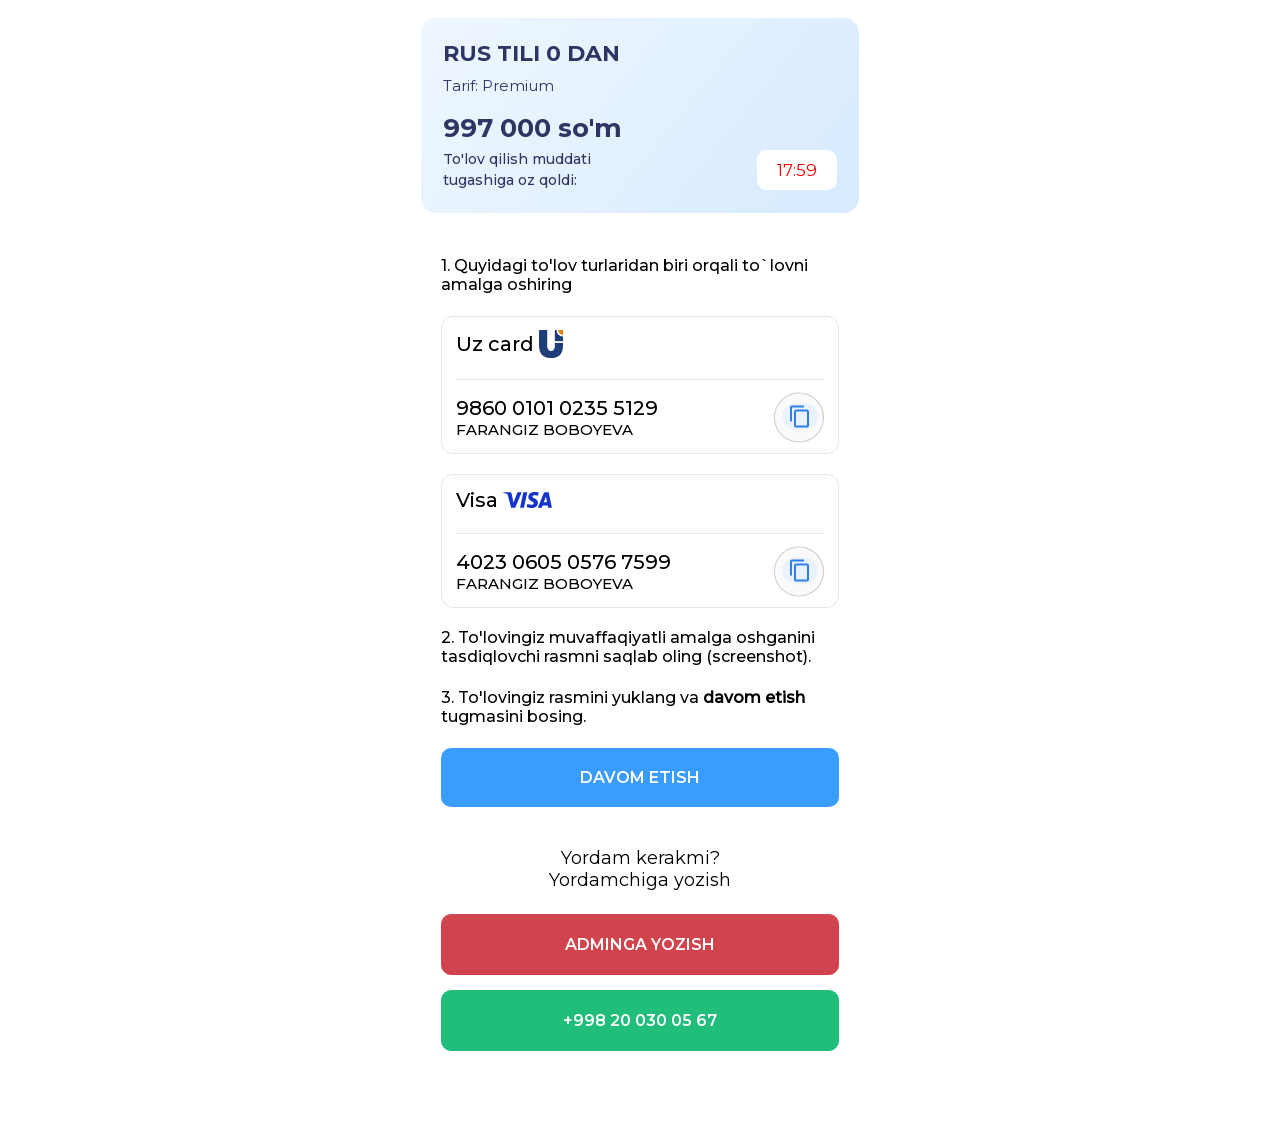
==== commit 1d9bb51b: "pay" ====
--- a/pay.html
+++ b/pay.html
@@ -4,7 +4,7 @@
     <meta name="viewport" content="width=device-width,initial-scale=1">
     <title>To'lov Sahifasi</title>
     <style>
-        * {margin: 0;padding: 0;box-sizing: border-box }body {font-family: MontserratNormal, sans-serif }.payment {padding: 18px 0 76px }.payment-container {max-width: 470px;margin: 0 auto;padding: 0 16px }.payment__header {background: linear-gradient(128.56deg, #eff7ff 0%, #d7eaff 100%);border-radius: 15px;padding: 22px;margin-bottom: 21px }.payment__title {font-family: MontserratBold, sans-serif;color: #2f3463;font-size: 22px;font-weight: 700;margin-bottom: 9px;text-transform: uppercase }.payment__tariff {font-family: MontserratNormal, sans-serif;font-weight: 400;font-size: 15px;color: #2f3463;margin-bottom: 17px;text-transform: capitalize }.payment__price {font-family: MontserratBold, sans-serif;font-weight: 700;font-size: 26px;color: #2f3463;margin-bottom: 5px }.payment__timer {display: flex;align-items: center;justify-content: space-between }.payment__time {font-family: MontserratNormal, sans-serif;padding: 10px 20px;font-size: 17px;color: #ff0000;background: #fff;border-radius: 10px }.payment__timer-label {max-width: 151px;font-family: MontserratMedium, sans-serif;font-size: 14px;color: #2f3463;line-height: 1.5 }.payment__instruction {padding: 22px 20px 0;border-radius: 20px;margin-bottom: 20px }.payment__step {font-family: MontserratMedium, sans-serif;font-size: 16px;font-weight: 500;color: #000;margin-bottom: 22px }.payment__card {border: 1px solid #e5e7eb;border-radius: 12px;margin-bottom: 20px;padding: 13px 14px 10px;display: flex;flex-direction: column }.payment__card-bottom {display: flex;align-items: center;justify-content: space-between }.payment__card-right {display: flex;flex-direction: column;align-items: center;max-width: 91px;font-size: 12px;color: #8a8a8a;cursor: pointer;border: none;gap: 2px;background: 0 0 }.payment__card-header {padding-bottom: 11px;border-bottom: 1px solid #e5e7eb;margin-bottom: 12px }.payment__card-type {font-family: MontserratMedium, sans-serif;font-size: 20px;font-weight: 500;display: flex;align-items: center;gap: 5px }.uzcard {width: 20px;height: 24px }.visa {width: 47px;height: 14px }.humo {width: 50px }.payment__card-amount {font-family: MontserratNormal, sans-serif;color: #000;font-weight: 700;font-size: 16px }.payment__card-number {font-family: MontserratMedium, sans-serif;color: #000;font-size: 20px }.payment__card-name {font-family: MontserratMedium, sans-serif;font-size: 15px }.radioRow {display: grid;grid-template-columns: 1fr 1fr;align-items: center;gap: 5px;margin-bottom: 20px }.radioBox {display: flex;align-items: center;gap: 5px;padding: 16px 10px;border: 1px solid #e5e7eb;border-radius: 10px;font-family: MontserratNormal, sans-serif;font-size: 16px;font-weight: 400 }.uploadCheck {padding: 20px 16px;display: flex;align-items: center;gap: 10px;font-family: MontserratNormal, sans-serif;font-size: 14px;font-weight: 400;border: 2px dashed #e5e7eb;border-radius: 10px;margin-bottom: 20px;cursor: pointer }.payment__btn {display: flex;justify-content: center;padding: 20px;width: 100%;background: #399cff;border-radius: 10px;font-family: MontserratSemiBold, sans-serif;font-weight: 600;color: #fff;text-decoration: none;transition: all .3s;text-transform: uppercase;border: none;cursor:pointer }.payment__help {border-radius: 20px;padding: 20px }.payment__help-text {font-size: 18px;font-family: MontserratNormal, sans-serif;max-width: 256px;text-align: center;margin: 0 auto 23px }.payment__btn--admin {background: #d1444e;border: 1px solid #d1444e }@media (max-width:480px) {.payment__title {font-size: 17px }.payment__header {background: #d8ebff }.payment__card-number {font-size: 16px }.payment__card-amount {font-size: 18px }.payment__card-type {font-size: 17px }.payment__card-name {font-size: 14px }}
+        * {margin: 0;padding: 0;box-sizing: border-box }body {font-family: MontserratNormal, sans-serif }.payment {padding: 18px 0 76px }.payment-container {max-width: 470px;margin: 0 auto;padding: 0 16px }.payment__header {background: linear-gradient(128.56deg, #eff7ff 0%, #d7eaff 100%);border-radius: 15px;padding: 22px;margin-bottom: 21px }.payment__title {font-family: MontserratBold, sans-serif;color: #2f3463;font-size: 22px;font-weight: 700;margin-bottom: 9px;text-transform: uppercase }.payment__tariff {font-family: MontserratNormal, sans-serif;font-weight: 400;font-size: 15px;color: #2f3463;margin-bottom: 17px;text-transform: capitalize }.payment__price {font-family: MontserratBold, sans-serif;font-weight: 700;font-size: 26px;color: #2f3463;margin-bottom: 5px }.payment__timer {display: flex;align-items: center;justify-content: space-between }.payment__time {font-family: MontserratNormal, sans-serif;padding: 10px 20px;font-size: 17px;color: #ff0000;background: #fff;border-radius: 10px }.payment__timer-label {max-width: 151px;font-family: MontserratMedium, sans-serif;font-size: 14px;color: #2f3463;line-height: 1.5 }.payment__instruction {padding: 22px 20px 0;border-radius: 20px;margin-bottom: 20px }.payment__step {font-family: MontserratMedium, sans-serif;font-size: 16px;font-weight: 500;color: #000;margin-bottom: 22px }.payment__card {border: 1px solid #e5e7eb;border-radius: 12px;margin-bottom: 20px;padding: 13px 14px 10px;display: flex;flex-direction: column }.payment__card-bottom {display: flex;align-items: center;justify-content: space-between }.payment__card-right {display: flex;flex-direction: column;align-items: center;max-width: 91px;font-size: 12px;color: #8a8a8a;cursor: pointer;border: none;gap: 2px;background: 0 0 }.payment__card-header {padding-bottom: 11px;border-bottom: 1px solid #e5e7eb;margin-bottom: 12px }.payment__card-type {font-family: MontserratMedium, sans-serif;font-size: 20px;font-weight: 500;display: flex;align-items: center;gap: 5px }.uzcard {width: auto;height: 28px;object-fit: contain }.visa {width: auto;height: 16px;object-fit: contain }.humo {width: 50px }.payment__card-amount {font-family: MontserratNormal, sans-serif;color: #000;font-weight: 700;font-size: 16px }.payment__card-number {font-family: MontserratMedium, sans-serif;color: #000;font-size: 20px }.payment__card-name {font-family: MontserratMedium, sans-serif;font-size: 15px }.payment__btn {display: flex;justify-content: center;padding: 20px;width: 100%;background: #399cff;border-radius: 10px;font-family: MontserratSemiBold, sans-serif;font-weight: 600;color: #fff;text-decoration: none;transition: all .3s;text-transform: uppercase;border: none;cursor:pointer }.payment__help {border-radius: 20px;padding: 20px }.payment__help-text {font-size: 18px;font-family: MontserratNormal, sans-serif;max-width: 256px;text-align: center;margin: 0 auto 23px }.payment__btn--admin {background: #d1444e;border: 1px solid #d1444e }@media (max-width:480px) {.payment__title {font-size: 17px }.payment__header {background: #d8ebff }.payment__card-number {font-size: 16px }.payment__card-amount {font-size: 18px }.payment__card-type {font-size: 17px }.payment__card-name {font-size: 14px }}
     </style>
     <link rel="stylesheet" href="fonts.css">
 </head>
@@ -25,7 +25,7 @@
                 <div class="payment__card payment__card--uzcard">
                     <div class="payment__card-header">
                         <div style="display: flex;align-items: center;justify-content: space-between;margin-bottom: 10px;">
-                            <span class="payment__card-type">Uz card<svg class="uzcard" viewBox="0 0 20 24" fill="none" xmlns="http://www.w3.org/2000/svg" role="img" aria-label="Uzcard"><rect width="20" height="24" rx="5" fill="#0a3d91"></rect><path d="M5.5 6v6a4.5 4.5 0 0 0 9 0V6" fill="none" stroke="#fff" stroke-width="2.2" stroke-linecap="round"></path></svg></span>
+                            <span class="payment__card-type">Uz card<img src="images/uzcard.png" alt="Uzcard" class="uzcard"></span>
                         </div>
                     </div>
                     <div class="payment__card-bottom">
@@ -50,7 +50,7 @@
                 <div class="payment__card payment__card--uzcard">
                     <div class="payment__card-header">
                         <div style="display: flex;align-items: center;justify-content: space-between;margin-bottom: 10px;">
-                            <span class="payment__card-type">Visa<svg class="visa" viewBox="0 0 80 24" xmlns="http://www.w3.org/2000/svg" role="img" aria-label="Visa"><text x="2" y="19" font-family="Arial, Helvetica, sans-serif" font-size="22" font-style="italic" font-weight="700" letter-spacing="-1" fill="#1A1F71">VISA</text></svg></span><span class="payment__card-amount priceUSD"></span>
+                            <span class="payment__card-type">Visa<img src="images/visa.svg" alt="Visa" class="visa"></span><span class="payment__card-amount priceUSD"></span>
                         </div>
                     </div>
                     <div class="payment__card-bottom">
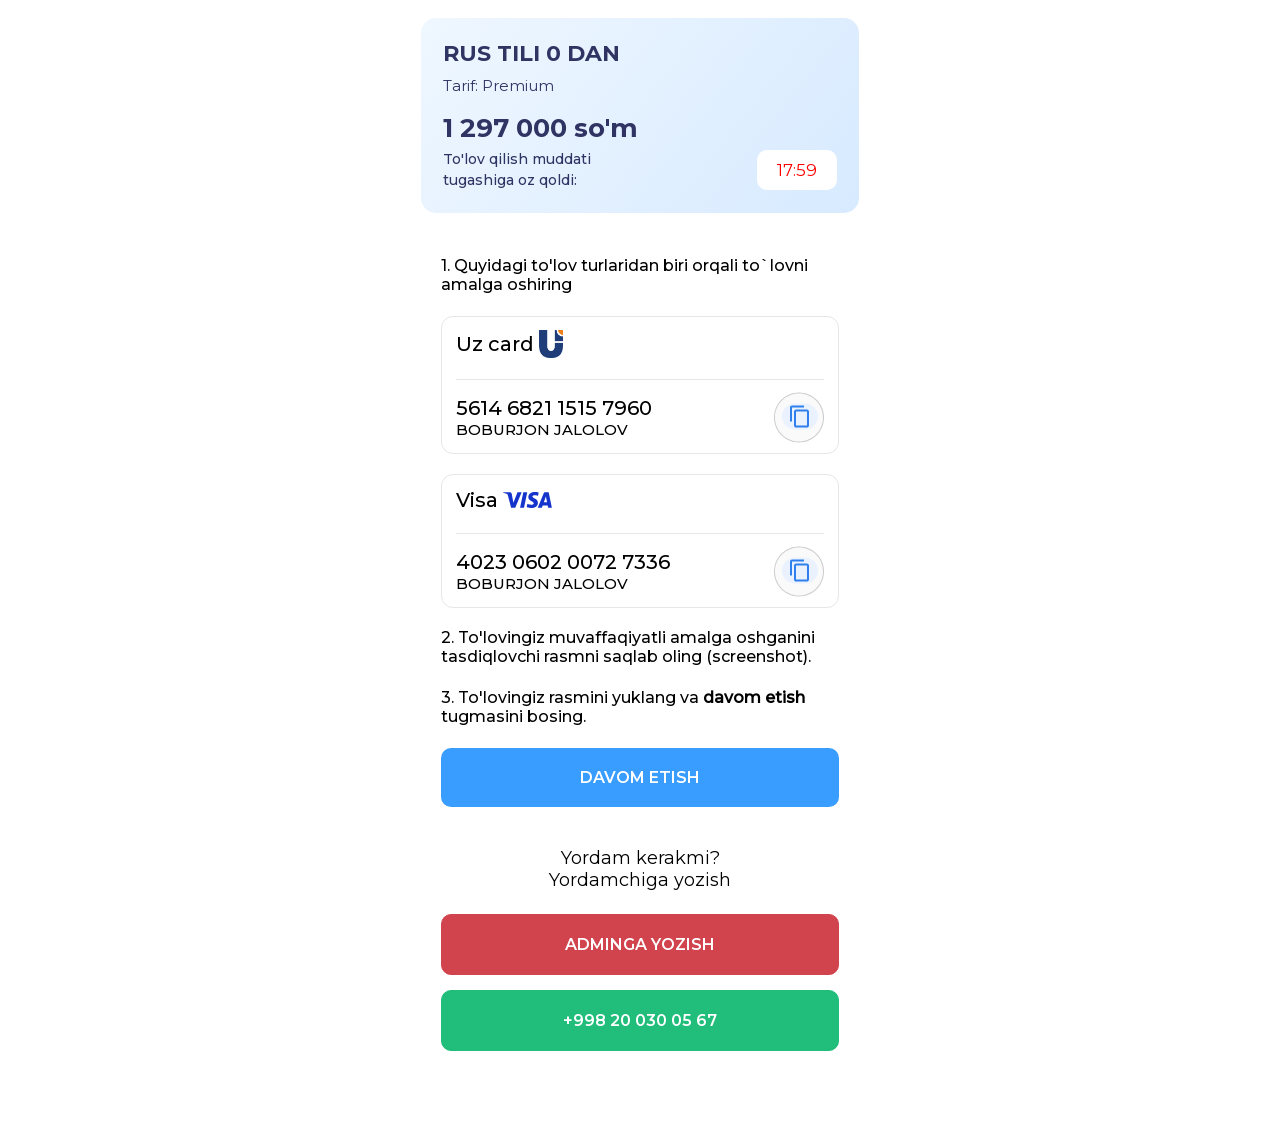
==== commit 34f3fdc4: "edits" ====
--- a/pay.html
+++ b/pay.html
@@ -15,7 +15,7 @@
             <div class="payment__header">
                 <h2 class="payment__title">Rus tili 0 dan</h2>
                 <div class="payment__tariff">Tarif: Premium</div>
-                <div class="payment__price pricesAll">997&nbsp;000 so'm</div>
+                <div class="payment__price pricesAll">1&nbsp;297&nbsp;000 so'm</div>
                 <div class="payment__timer"><span class="payment__timer-label">To'lov qilish muddati tugashiga oz
                         qoldi:</span><span class="payment__time" id="timer">17:55</span></div>
             </div>
@@ -30,8 +30,8 @@
                     </div>
                     <div class="payment__card-bottom">
                         <div class="payment__card-left">
-                            <div class="payment__card-number">9860 0101 0235 5129</div>
-                            <div class="payment__card-name">FARANGIZ BOBOYEVA</div>
+                            <div class="payment__card-number">5614 6821 1515 7960</div>
+                            <div class="payment__card-name">BOBURJON JALOLOV</div>
                         </div>
                         <button class="payment__card-right copy">
                             <svg width="50" height="51" viewBox="0 0 50 51" fill="none" xmlns="http://www.w3.org/2000/svg">
@@ -55,8 +55,8 @@
                     </div>
                     <div class="payment__card-bottom">
                         <div class="payment__card-left">
-                            <div class="payment__card-number">4023 0605 0576 7599</div>
-                            <div class="payment__card-name">FARANGIZ BOBOYEVA</div>
+                            <div class="payment__card-number">4023 0602 0072 7336</div>
+                            <div class="payment__card-name">BOBURJON JALOLOV</div>
                         </div>
                         <button class="payment__card-right copy">
                             <svg width="50" height="51" viewBox="0 0 50 51" fill="none" xmlns="http://www.w3.org/2000/svg">
@@ -114,8 +114,8 @@
 const localData = safeJSONParse(localStorage.getItem("formData"), {});
 
 const TARIFFS = {
-  standart: { label: "Standart", uzs: 897_000 },
-  premium: { label: "Premium", uzs: 997_000 },
+  standart: { label: "Standart", uzs: 1_097_000 },
+  premium: { label: "Premium", uzs: 1_297_000 },
 };
 
 const typeKey = String(localData.type || "premium").trim().toLowerCase();
